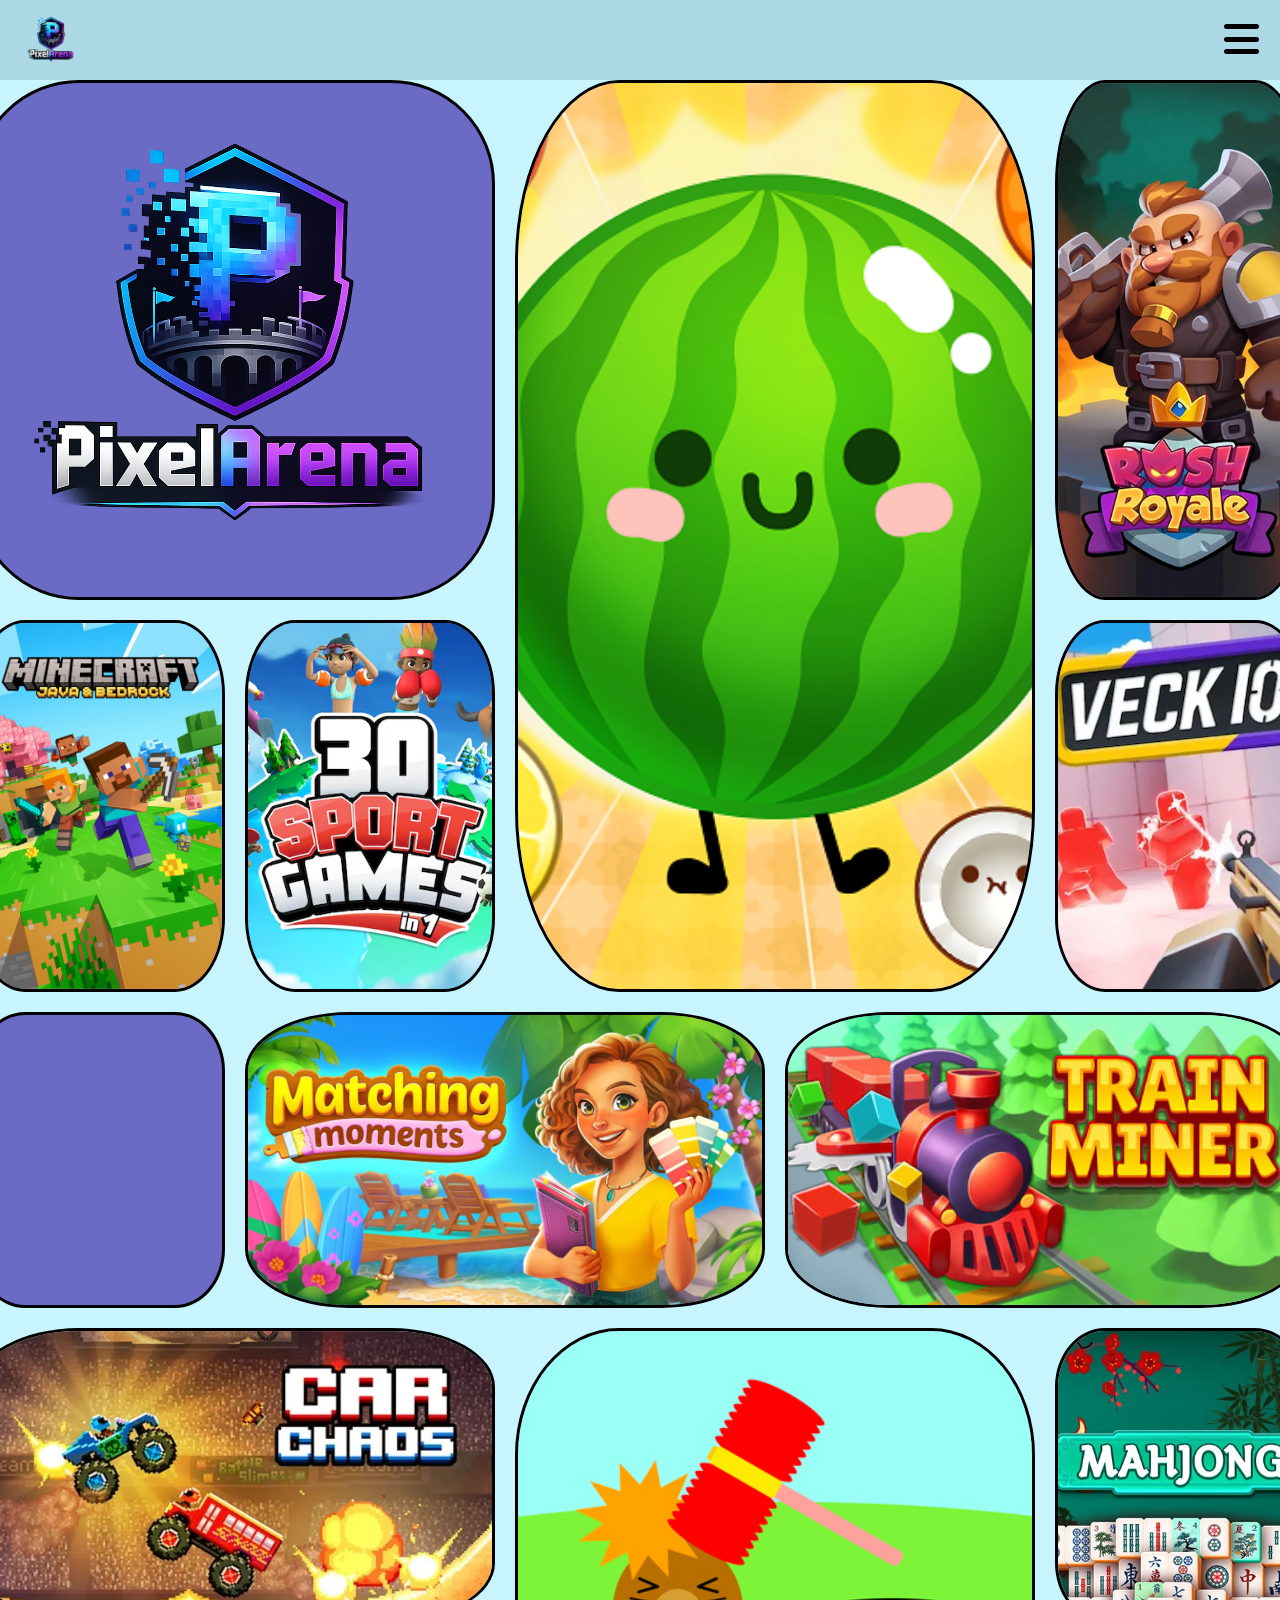
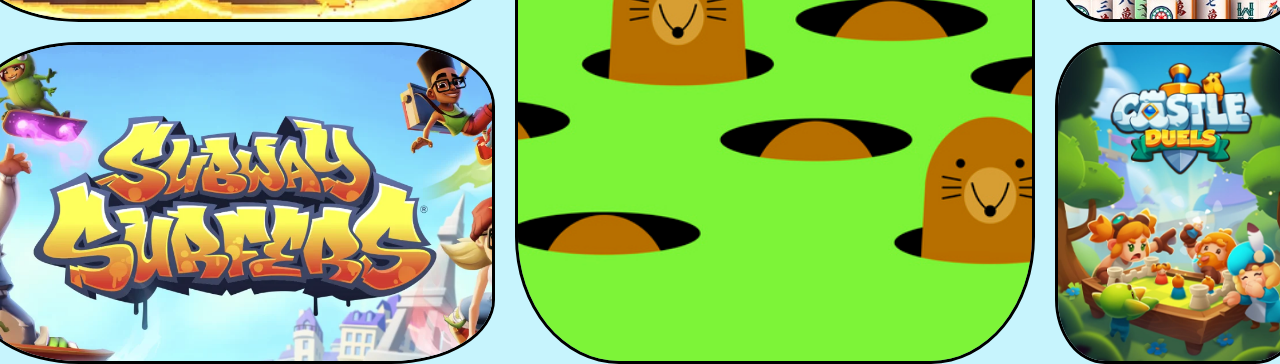
==== index.html @ cf6d48a5 "Nytt spill" ====
<!DOCTYPE html>
<html lang="en">

<head>
    <meta charset="UTF-8">
    <meta name="viewport" content="width=device-width, initial-scale=1.0">
    <title>Document</title>
    <link rel="stylesheet" href="style.css">
    <link rel="stylesheet" href="https://cdnjs.cloudflare.com/ajax/libs/font-awesome/6.5.0/css/all.min.css">

</head>

<body>
    <header>
        <div class="logo">
            <img src="bilder/PixelLogo.png" alt="">
        </div>
        <nav>
            <i class="fa-solid fa-bars" id="burger"></i>
            <div class="">
                <i class="fa-solid fa-xmark" id="kryss"></i>
            </div>
            <div class="navbar" id="navbar">
                <div><a href="/index.html"><i class="fa-solid fa-house"></i></a></i></div>
                <div onclick="restart()"><i class="fa-solid fa-rotate-right"></i></div>
                <div><i class="fa-solid fa-music"></i></div>
                <div><i class="fa-solid fa-moon"></i></div>
            </div>
        </nav>
    </header>
    <main>
        <section>
            <div class="grid">
                <div class="lang"><img src="bilder/PixelLogo.png" alt="">
                </div>
                <div class="stor"><a href="watermelon_drop/index.html"><img src="bilder/spill13.png" alt=""></a></div>
                <div><a href="https://rushroyale.my.games/en"><img src="bilder/spill12.webp" alt=""></a></div>
                <div><a href="https://www.minecraft.net/nb-no"><img src="bilder/spill3.jpeg" alt=""></a></div>
                <div><a
                        href="https://www.nintendo.com/us/store/products/30-sport-games-in-1-switch/?srsltid=AfmBOoolwqKSt-r2BGlkehozqiCw3vXStD-DQSPH5lMdbQgsIDqlfOhj"><img
                            src="bilder/spill4.avif" alt=""></a></div>
                <div><a href="https://veck.io/"><img src="bilder/spill8.webp" alt=""></a></div>
                <div></div>
                <div class="lang"><a href="https://www.pogo.com/games/matching-moments"><img src="bilder/spill1.avif" alt=""></a></div>
                <div class="lang"><img src="bilder/spill2.jpg" alt=""></div>
                <div class="lang"><img src="bilder/spill5.webp" alt=""></div>
                <div class="stor"><a href="whack-a-mole/index.html"><img src="bilder/whack.jpg" alt=""></a></div>
                <div><img src="bilder/spill6.webp" alt=""></div>
                <div class="lang"><img src="bilder/spill7.webp" alt=""></div>
                <div><img src="bilder/spill10.webp" alt=""></div>

            </div>

        </section>
    </main>
    <footer></footer>
</body>
<script src="script.js"></script>

</html>
---- style.css ----
html {}

body {
    margin: 0;
    background-color: rgb(199, 244, 253);
    font-family: 'Diphylleia';
}

* {
    margin: 0;
    box-sizing: border-box;
}

img {
    display: block;
    max-width: 100%;
    border-radius: 10%;
}

header {
    background-color: lightblue;
    height: 80px;
    padding: 21px;
    display: flex;
    justify-content: space-between;
    align-items: center;
}

nav {
    font-size: 40px;
}

#navbar {
    display: none;
    position: absolute;
    right: 0;
    top: 80px;
    background-color: lightblue;
    padding: 10px;
    flex-direction: column;
    gap: 15px;
    z-index: 10;
}

#navbar.open {
    display: flex;
    flex-direction: column;
}

#kryss {
    display: none;
    cursor: pointer;
}

#burger {
    cursor: pointer;
}

.logo {
    display: flex;
    align-items: center;
    width: 100px;
}

.logo img {
    width: 60px;
}

.grid {
    display: grid;
    grid-template-columns: repeat(5, 250px);
    grid-template-rows: auto;
    justify-items: center;
    justify-content: center;
    gap: 20px;

}

.grid div {
    border: solid 3px black;
    background-color: rgb(107, 107, 198);
    border-radius: 20%;
    height: 100%;
    width: 100%;
    flex-wrap: wrap;
    align-items: center;
    overflow: hidden;
    
}

.grid>div:hover {
    box-shadow: 0 0 20px rgb(0, 0, 0);
    /* Øker lysstyrken med 30% */
    border-radius: 10%;
    transform: scale(1.05);
    /* Valgfritt: forstørrer bildet litt */
}

.grid img {
    width: 100%;
    height: 100%;
    object-fit: cover;
    border-radius: 0;
}

.stor {
    grid-column: span 2;
    grid-row: span 2;
}

.hoy {
    grid-row: span 2;
}

.lang {
    grid-column: span 2;
}
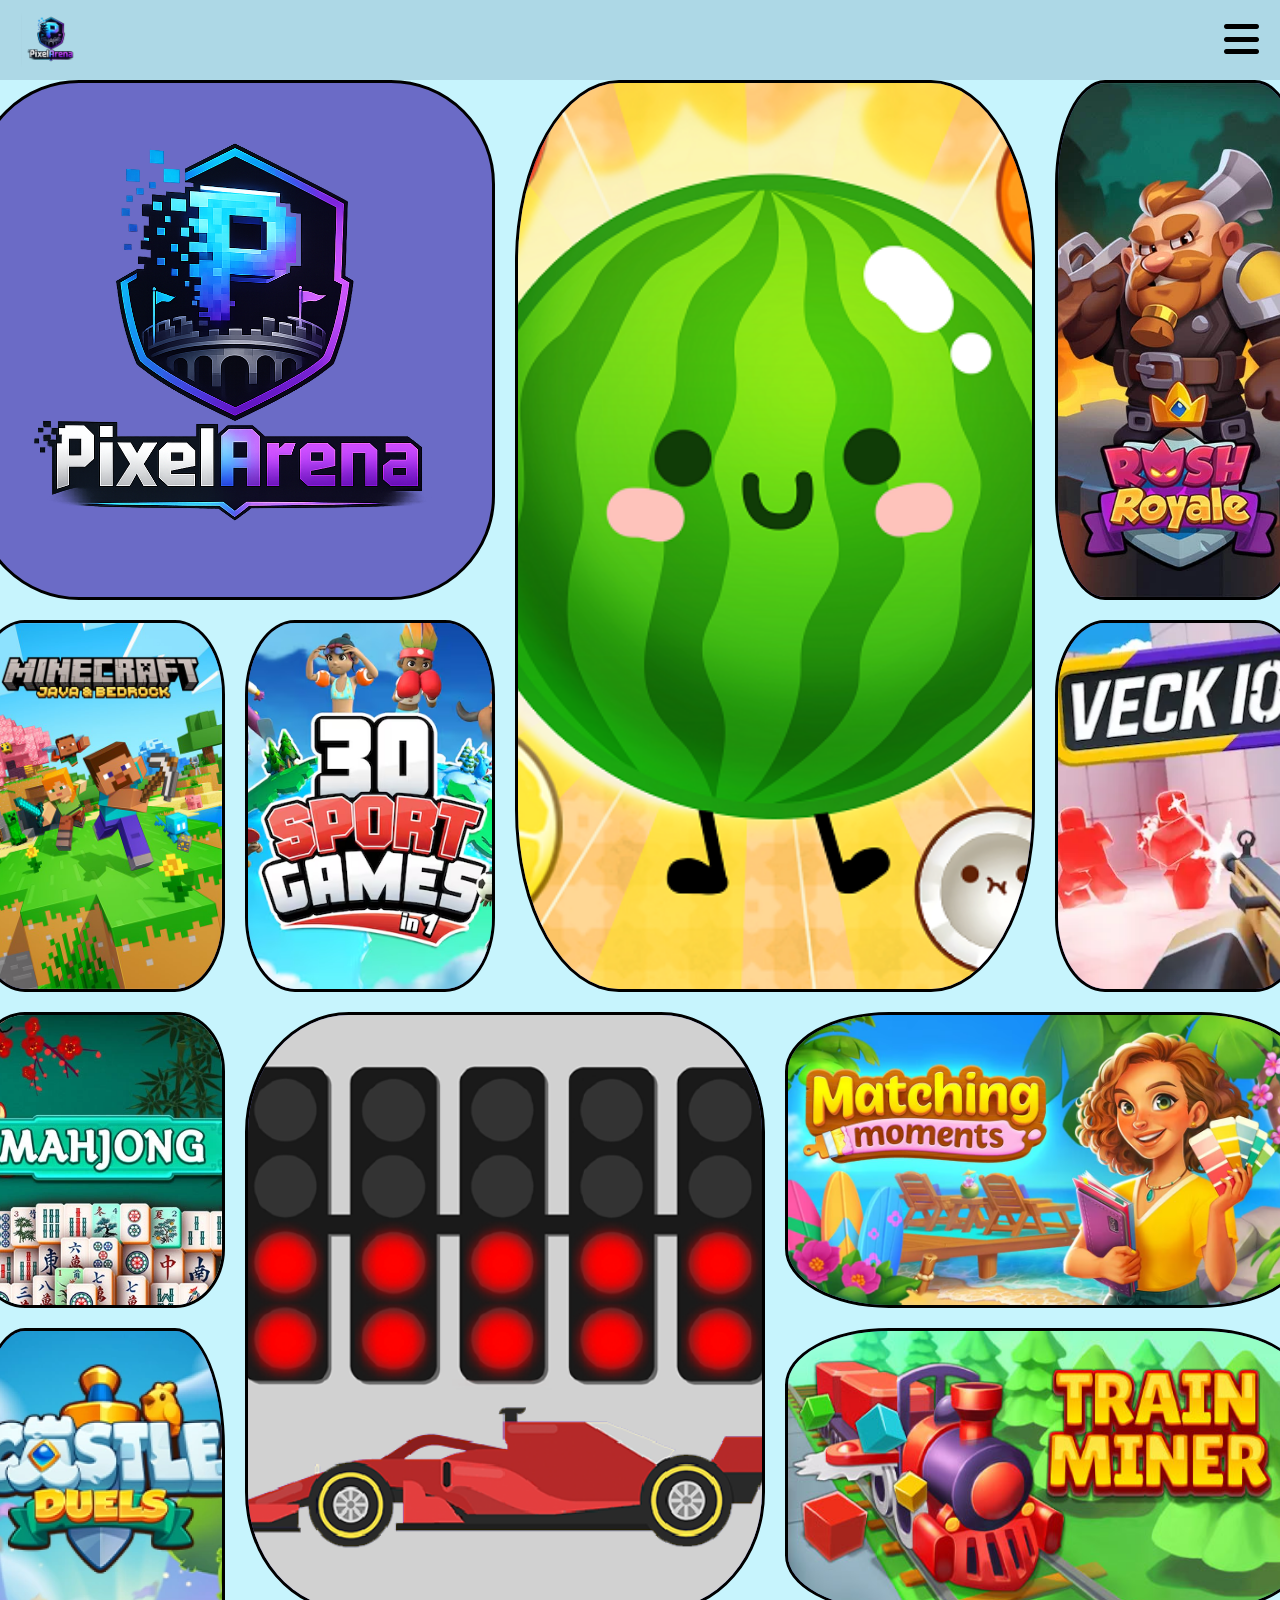
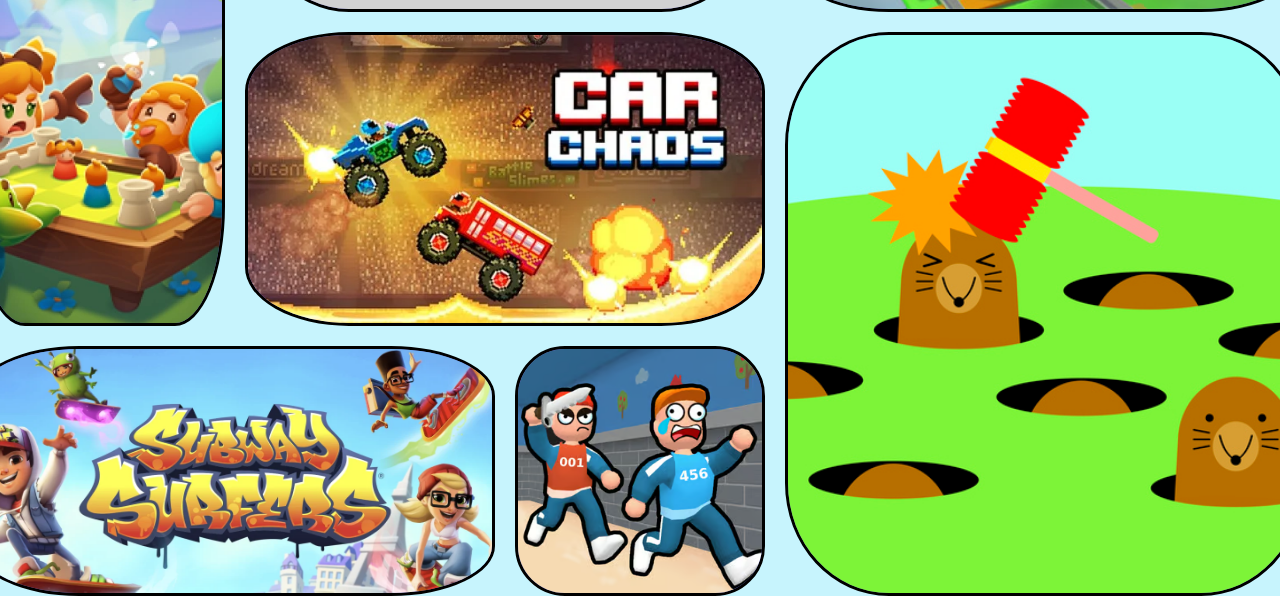
==== commit 0da48f50: "startet med styling" ====
--- a/index.html
+++ b/index.html
@@ -40,15 +40,15 @@
                         href="https://www.nintendo.com/us/store/products/30-sport-games-in-1-switch/?srsltid=AfmBOoolwqKSt-r2BGlkehozqiCw3vXStD-DQSPH5lMdbQgsIDqlfOhj"><img
                             src="bilder/spill4.avif" alt=""></a></div>
                 <div><a href="https://veck.io/"><img src="bilder/spill8.webp" alt=""></a></div>
-                <div></div>
+                <div><img src="bilder/spill6.webp" alt=""></div>
+                <div class="stor"><a href="Reaksjons tid/index.html"><img src="bilder/reaksjonsTid.png" alt=""></a></div>
                 <div class="lang"><a href="https://www.pogo.com/games/matching-moments"><img src="bilder/spill1.avif" alt=""></a></div>
-                <div class="lang"><img src="bilder/spill2.jpg" alt=""></div>
-                <div class="lang"><img src="bilder/spill5.webp" alt=""></div>
+                <div class="hoy"><a href="https://castleduels.my.games/en/"><img src="bilder/spill10.webp" alt=""></a></div>
+                <div class="lang"><a href="https://gamesnacks.com/games/7r2vmm5fqv830"><img src="bilder/spill2.jpg" alt=""></a></div>
+                <div class="lang"><a href="https://geometry-games.io/car-chaos"><img src="bilder/spill5.webp" alt=""></a></div>
                 <div class="stor"><a href="whack-a-mole/index.html"><img src="bilder/whack.jpg" alt=""></a></div>
-                <div><img src="bilder/spill6.webp" alt=""></div>
-                <div class="lang"><img src="bilder/spill7.webp" alt=""></div>
-                <div><img src="bilder/spill10.webp" alt=""></div>
-
+                <div class="lang"><a href="https://poki.com/en/g/subway-surfers"><img src="bilder/spill7.webp" alt=""></a></div>
+                <div><a href="https://poki.com/en/g/disaster-arena"><img src="bilder/spill14.avif" alt=""></a></div>
             </div>
 
         </section>
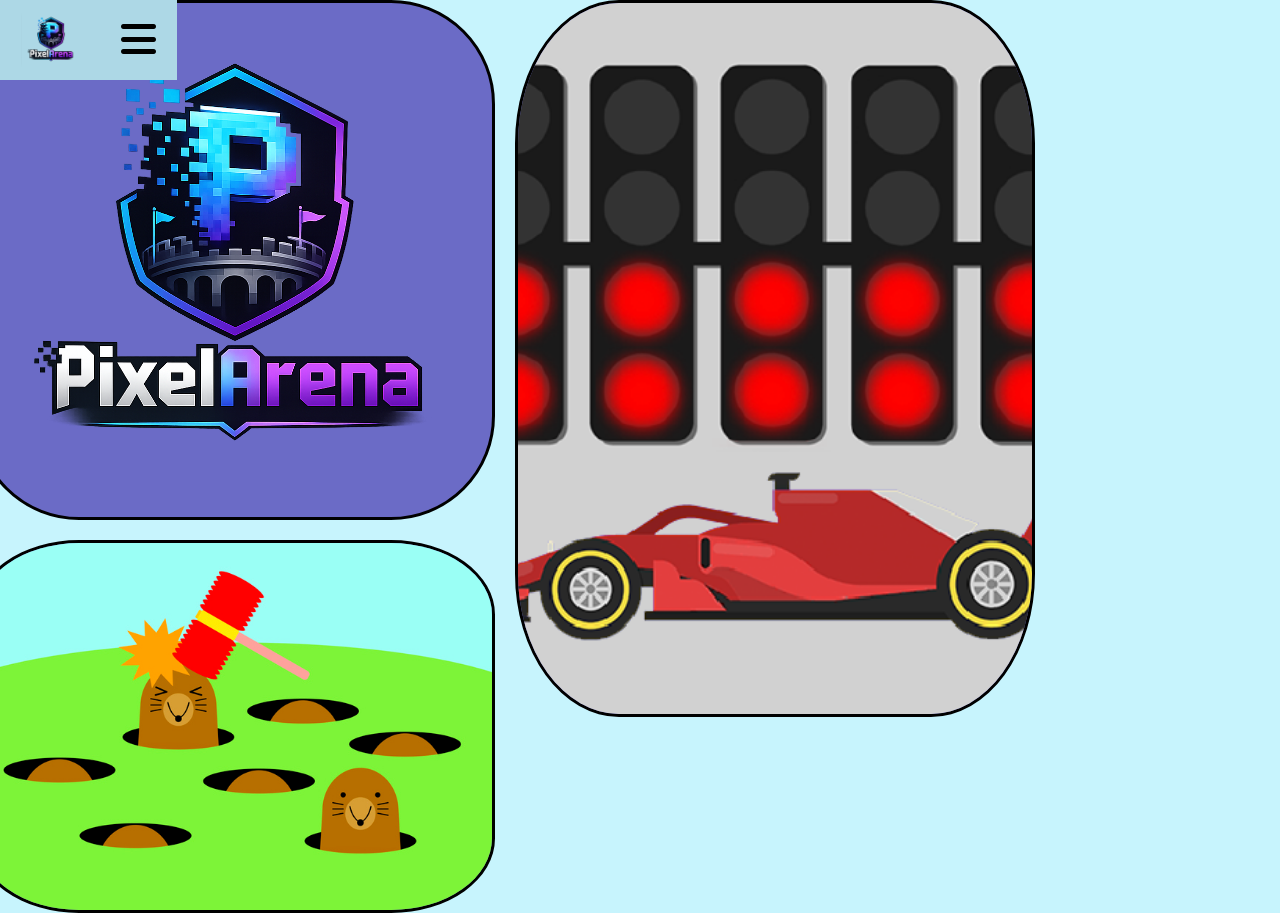
==== commit e4776f48: "ish start ny plan: ny forside + mer på spillene" ====
--- a/index.html
+++ b/index.html
@@ -22,9 +22,7 @@
             </div>
             <div class="navbar" id="navbar">
                 <div><a href="/index.html"><i class="fa-solid fa-house"></i></a></i></div>
-                <div onclick="restart()"><i class="fa-solid fa-rotate-right"></i></div>
-                <div><i class="fa-solid fa-music"></i></div>
-                <div><i class="fa-solid fa-moon"></i></div>
+                
             </div>
         </nav>
     </header>
@@ -32,23 +30,11 @@
         <section>
             <div class="grid">
                 <div class="lang"><img src="bilder/PixelLogo.png" alt="">
-                </div>
-                <div class="stor"><a href="watermelon_drop/index.html"><img src="bilder/spill13.png" alt=""></a></div>
-                <div><a href="https://rushroyale.my.games/en"><img src="bilder/spill12.webp" alt=""></a></div>
-                <div><a href="https://www.minecraft.net/nb-no"><img src="bilder/spill3.jpeg" alt=""></a></div>
-                <div><a
-                        href="https://www.nintendo.com/us/store/products/30-sport-games-in-1-switch/?srsltid=AfmBOoolwqKSt-r2BGlkehozqiCw3vXStD-DQSPH5lMdbQgsIDqlfOhj"><img
-                            src="bilder/spill4.avif" alt=""></a></div>
-                <div><a href="https://veck.io/"><img src="bilder/spill8.webp" alt=""></a></div>
-                <div><img src="bilder/spill6.webp" alt=""></div>
+                </div>                
                 <div class="stor"><a href="Reaksjons tid/index.html"><img src="bilder/reaksjonsTid.png" alt=""></a></div>
-                <div class="lang"><a href="https://www.pogo.com/games/matching-moments"><img src="bilder/spill1.avif" alt=""></a></div>
-                <div class="hoy"><a href="https://castleduels.my.games/en/"><img src="bilder/spill10.webp" alt=""></a></div>
-                <div class="lang"><a href="https://gamesnacks.com/games/7r2vmm5fqv830"><img src="bilder/spill2.jpg" alt=""></a></div>
-                <div class="lang"><a href="https://geometry-games.io/car-chaos"><img src="bilder/spill5.webp" alt=""></a></div>
+                
                 <div class="stor"><a href="whack-a-mole/index.html"><img src="bilder/whack.jpg" alt=""></a></div>
-                <div class="lang"><a href="https://poki.com/en/g/subway-surfers"><img src="bilder/spill7.webp" alt=""></a></div>
-                <div><a href="https://poki.com/en/g/disaster-arena"><img src="bilder/spill14.avif" alt=""></a></div>
+    
             </div>
 
         </section>
--- a/style.css
+++ b/style.css
@@ -24,6 +24,7 @@
     display: flex;
     justify-content: space-between;
     align-items: center;
+    position: fixed;
 }
 
 nav {
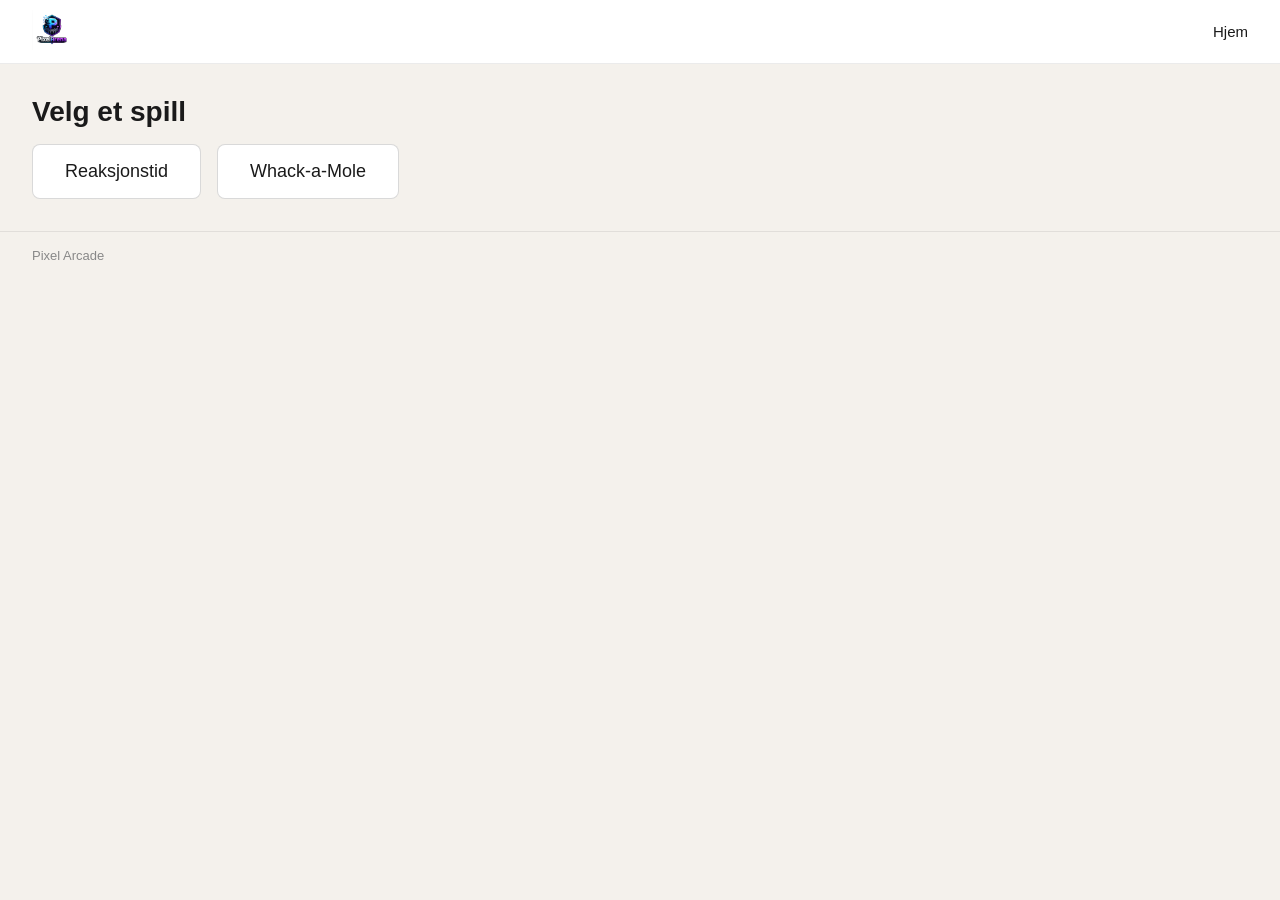
==== commit 61fa5f2f: "startet med ny vibe" ====
--- a/index.html
+++ b/index.html
@@ -4,43 +4,32 @@
 <head>
     <meta charset="UTF-8">
     <meta name="viewport" content="width=device-width, initial-scale=1.0">
-    <title>Document</title>
+    <title>Pixel Arcade</title>
     <link rel="stylesheet" href="style.css">
-    <link rel="stylesheet" href="https://cdnjs.cloudflare.com/ajax/libs/font-awesome/6.5.0/css/all.min.css">
-
 </head>
 
 <body>
     <header>
         <div class="logo">
-            <img src="bilder/PixelLogo.png" alt="">
+            <img src="bilder/PixelLogo.png" alt="Pixel Arcade logo">
         </div>
         <nav>
-            <i class="fa-solid fa-bars" id="burger"></i>
-            <div class="">
-                <i class="fa-solid fa-xmark" id="kryss"></i>
-            </div>
-            <div class="navbar" id="navbar">
-                <div><a href="/index.html"><i class="fa-solid fa-house"></i></a></i></div>
-                
-            </div>
+            <a href="/index.html">Hjem</a>
         </nav>
     </header>
+
     <main>
-        <section>
-            <div class="grid">
-                <div class="lang"><img src="bilder/PixelLogo.png" alt="">
-                </div>                
-                <div class="stor"><a href="Reaksjons tid/index.html"><img src="bilder/reaksjonsTid.png" alt=""></a></div>
-                
-                <div class="stor"><a href="whack-a-mole/index.html"><img src="bilder/whack.jpg" alt=""></a></div>
-    
-            </div>
+        <h1>Velg et spill</h1>
+        <div class="spill-liste">
+            <a href="Reaksjons tid/index.html">Reaksjonstid</a>
+            <a href="whack-a-mole/index.html">Whack-a-Mole</a>
+        </div>
+    </main>
 
-        </section>
-    </main>
-    <footer></footer>
+    <footer>
+        <p>Pixel Arcade</p>
+    </footer>
+
 </body>
-<script src="script.js"></script>
 
 </html>
--- a/style.css
+++ b/style.css
@@ -1,118 +1,61 @@
-html {}
-
-body {
-    margin: 0;
-    background-color: rgb(199, 244, 253);
-    font-family: 'Diphylleia';
-}
-
 * {
     margin: 0;
     box-sizing: border-box;
 }
 
-img {
-    display: block;
-    max-width: 100%;
-    border-radius: 10%;
+body {
+    background-color: #f4f1ec;
+    font-family: sans-serif;
+    color: #1a1a1a;
 }
 
 header {
-    background-color: lightblue;
-    height: 80px;
-    padding: 21px;
+    background-color: #ffffff;
+    height: 64px;
+    padding: 0 2rem;
     display: flex;
     justify-content: space-between;
     align-items: center;
-    position: fixed;
-}
-
-nav {
-    font-size: 40px;
-}
-
-#navbar {
-    display: none;
-    position: absolute;
-    right: 0;
-    top: 80px;
-    background-color: lightblue;
-    padding: 10px;
-    flex-direction: column;
-    gap: 15px;
-    z-index: 10;
-}
-
-#navbar.open {
-    display: flex;
-    flex-direction: column;
-}
-
-#kryss {
-    display: none;
-    cursor: pointer;
-}
-
-#burger {
-    cursor: pointer;
-}
-
-.logo {
-    display: flex;
-    align-items: center;
-    width: 100px;
+    border-bottom: 1px solid rgba(0,0,0,0.08);
 }
 
 .logo img {
-    width: 60px;
+    width: 40px;
 }
 
-.grid {
-    display: grid;
-    grid-template-columns: repeat(5, 250px);
-    grid-template-rows: auto;
-    justify-items: center;
-    justify-content: center;
-    gap: 20px;
-
+nav a {
+    text-decoration: none;
+    color: #1a1a1a;
+    font-size: 15px;
 }
 
-.grid div {
-    border: solid 3px black;
-    background-color: rgb(107, 107, 198);
-    border-radius: 20%;
-    height: 100%;
-    width: 100%;
-    flex-wrap: wrap;
-    align-items: center;
-    overflow: hidden;
-    
+main {
+    padding: 2rem;
 }
 
-.grid>div:hover {
-    box-shadow: 0 0 20px rgb(0, 0, 0);
-    /* Øker lysstyrken med 30% */
-    border-radius: 10%;
-    transform: scale(1.05);
-    /* Valgfritt: forstørrer bildet litt */
+h1 {
+    font-size: 28px;
+    margin-bottom: 1rem;
 }
 
-.grid img {
-    width: 100%;
-    height: 100%;
-    object-fit: cover;
-    border-radius: 0;
+.spill-liste {
+    display: flex;
+    gap: 1rem;
 }
 
-.stor {
-    grid-column: span 2;
-    grid-row: span 2;
+.spill-liste a {
+    text-decoration: none;
+    color: #1a1a1a;
+    font-size: 18px;
+    border: 1px solid rgba(0,0,0,0.15);
+    padding: 1rem 2rem;
+    border-radius: 8px;
+    background: #fff;
 }
 
-.hoy {
-    grid-row: span 2;
-}
-
-.lang {
-    grid-column: span 2;
+footer {
+    padding: 1rem 2rem;
+    font-size: 13px;
+    color: #888;
+    border-top: 1px solid rgba(0,0,0,0.08);
 }
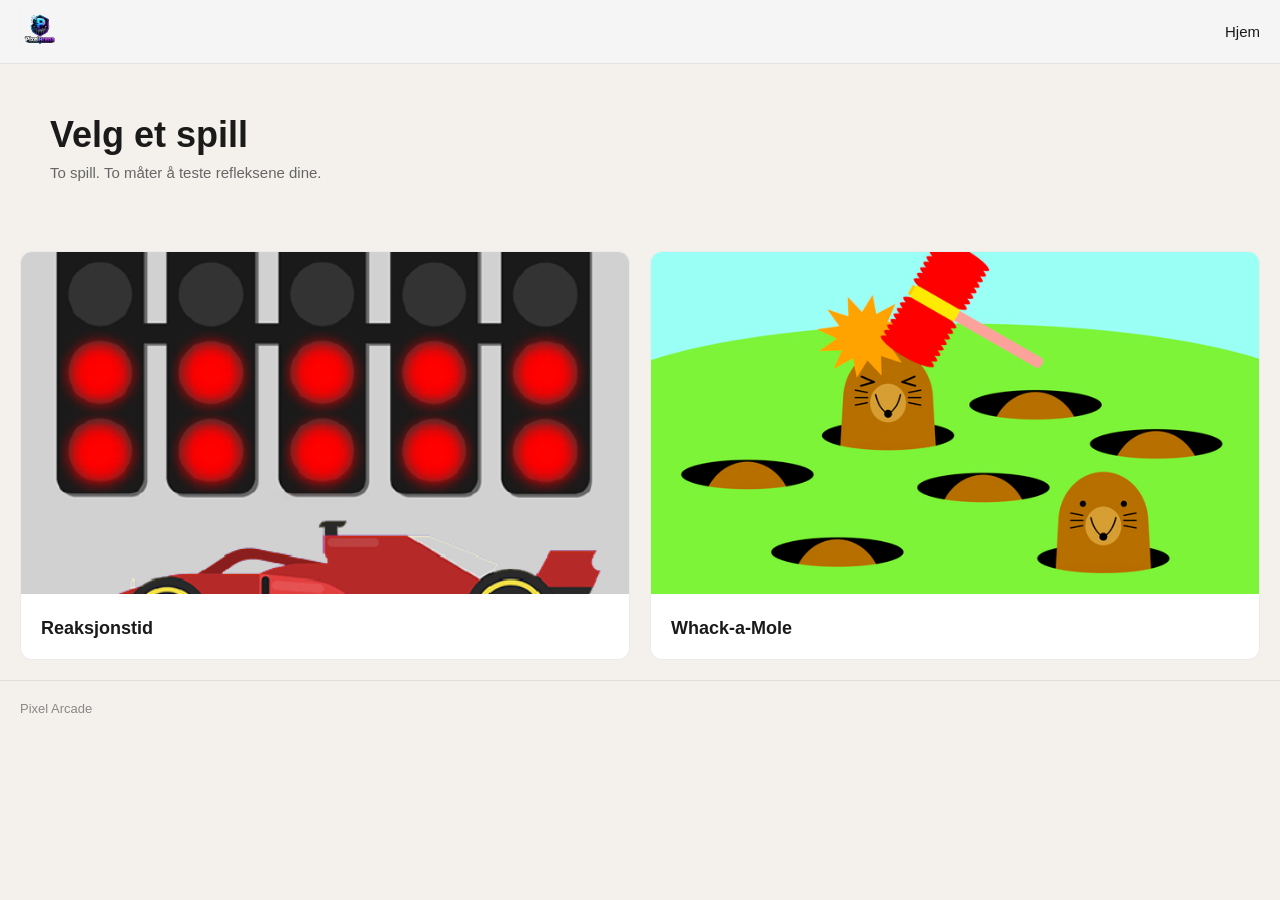
==== commit 3b86e98f: "litt pirk her og der" ====
--- a/index.html
+++ b/index.html
@@ -4,14 +4,14 @@
 <head>
     <meta charset="UTF-8">
     <meta name="viewport" content="width=device-width, initial-scale=1.0">
-    <title>Pixel Arcade</title>
+    <title>Pixel Arena</title>
     <link rel="stylesheet" href="style.css">
 </head>
 
 <body>
     <header>
         <div class="logo">
-            <img src="bilder/PixelLogo.png" alt="Pixel Arcade logo">
+            <img src="bilder/PixelLogo.png" alt="Pixel Arena logo">
         </div>
         <nav>
             <a href="/index.html">Hjem</a>
@@ -19,11 +19,21 @@
     </header>
 
     <main>
-        <h1>Velg et spill</h1>
-        <div class="spill-liste">
-            <a href="Reaksjons tid/index.html">Reaksjonstid</a>
-            <a href="whack-a-mole/index.html">Whack-a-Mole</a>
-        </div>
+        <section class="hero">
+            <h1>Velg et spill</h1>
+            <p>To spill. To måter å teste refleksene dine.</p>
+        </section>
+
+        <section class="spill-grid">
+            <a href="Reaksjons tid/index.html" class="kort">
+                <img src="bilder/reaksjonsTid.png" alt="Reaksjonstid spill">
+                <h2>Reaksjonstid</h2>
+            </a>
+            <a href="whack-a-mole/index.html" class="kort">
+                <img src="bilder/whack.jpg" alt="Whack-a-Mole spill">
+                <h2>Whack-a-Mole</h2>
+            </a>
+        </section>
     </main>
 
     <footer>
--- a/style.css
+++ b/style.css
@@ -4,19 +4,23 @@
 }
 
 body {
-    background-color: #f4f1ec;
+    background-color: rgb(244, 241, 236);
     font-family: sans-serif;
-    color: #1a1a1a;
+    color: rgb(26, 26, 26);
 }
 
 header {
-    background-color: #ffffff;
+    background-color: whitesmoke;
     height: 64px;
-    padding: 0 2rem;
+    padding: 20px;
     display: flex;
     justify-content: space-between;
     align-items: center;
-    border-bottom: 1px solid rgba(0,0,0,0.08);
+    border-bottom: 1px solid rgba(0, 0, 0, 0.08);
+    position: fixed;
+    top: 0;
+    width: 100%;
+    z-index: 100;
 }
 
 .logo img {
@@ -25,36 +29,57 @@
 
 nav a {
     text-decoration: none;
-    color: #1a1a1a;
+    color: rgb(26, 26, 26);
     font-size: 15px;
 }
 
 main {
-    padding: 2rem;
+    padding-top: 64px;
 }
 
-h1 {
-    font-size: 28px;
-    margin-bottom: 1rem;
+.hero {
+    padding: 50px;
 }
 
-.spill-liste {
-    display: flex;
-    gap: 1rem;
+.hero h1 {
+    font-size: 36px;
+    margin-bottom: 8px;
 }
 
-.spill-liste a {
+.hero p {
+    font-size: 15px;
+    color: rgb(102, 102, 102);
+}
+
+.spill-grid {
+    display: grid;
+    grid-template-columns: 1fr 1fr;
+    gap: 20px;
+    padding: 20px;
+}
+
+.kort {
     text-decoration: none;
-    color: #1a1a1a;
+    color: rgb(26, 26, 26);
+    background: rgb(255, 255, 255);
+    border-radius: 12px;
+    overflow: hidden;
+    border: 1px solid rgba(0,0,0,0.08);
+}
+
+.kort img {
+    width: 100%;
+    aspect-ratio: 16/9;
+    object-fit: cover;
+}
+
+.kort h2 {
+    padding: 20px;
     font-size: 18px;
-    border: 1px solid rgba(0,0,0,0.15);
-    padding: 1rem 2rem;
-    border-radius: 8px;
-    background: #fff;
 }
 
 footer {
-    padding: 1rem 2rem;
+    padding: 20px;
     font-size: 13px;
     color: #888;
     border-top: 1px solid rgba(0,0,0,0.08);
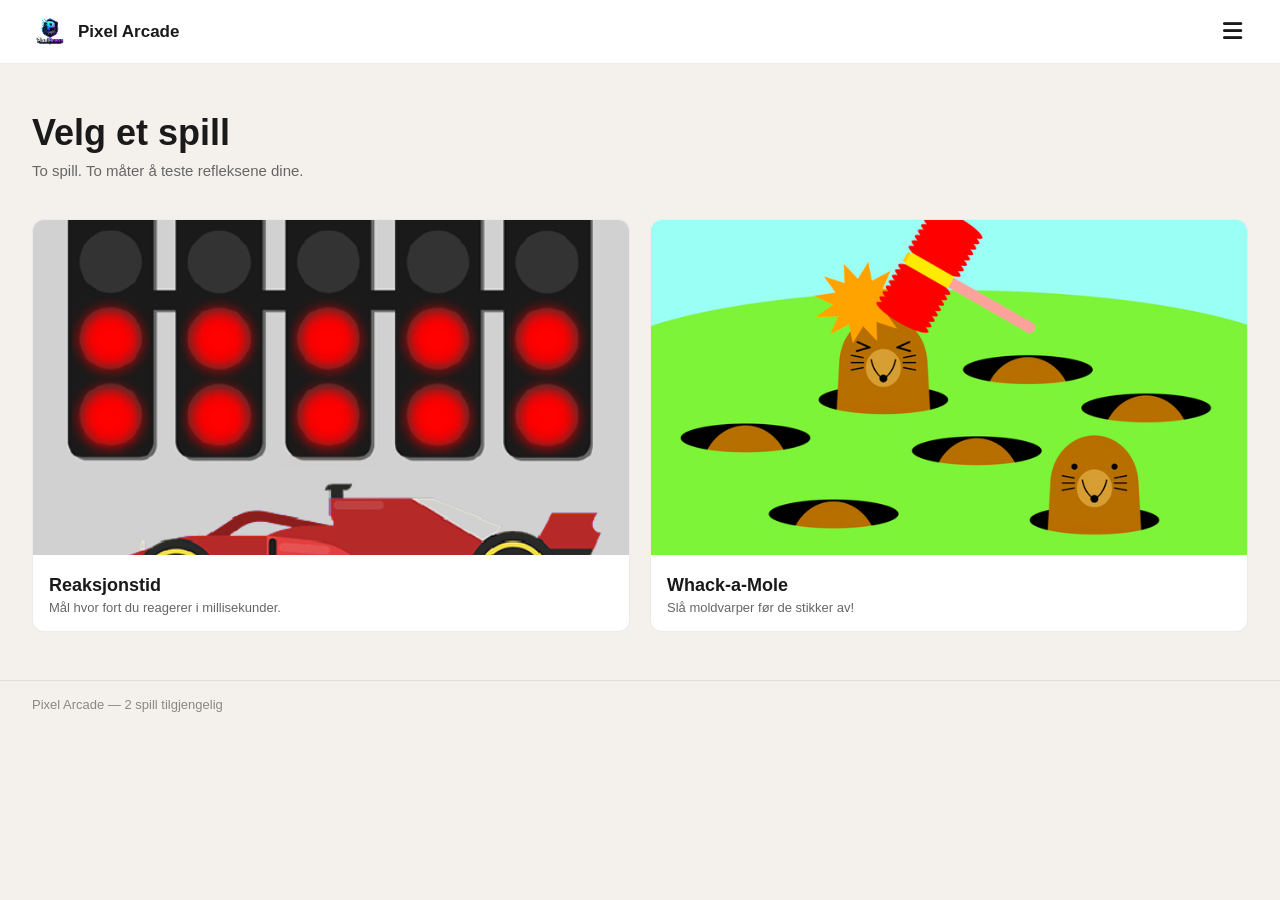
==== commit 72be7e97: "la til mer" ====
--- a/index.html
+++ b/index.html
@@ -4,17 +4,30 @@
 <head>
     <meta charset="UTF-8">
     <meta name="viewport" content="width=device-width, initial-scale=1.0">
-    <title>Pixel Arena</title>
+    <title>Pixel Arcade</title>
     <link rel="stylesheet" href="style.css">
+    <link rel="stylesheet" href="https://cdnjs.cloudflare.com/ajax/libs/font-awesome/6.5.0/css/all.min.css">
 </head>
 
 <body>
     <header>
         <div class="logo">
-            <img src="bilder/PixelLogo.png" alt="Pixel Arena logo">
+            <img src="bilder/PixelLogo.png" alt="Pixel Arcade logo">
+            <span class="logo-navn">Pixel Arcade</span>
         </div>
         <nav>
-            <a href="/index.html">Hjem</a>
+            <button class="nav-btn" id="burger" aria-label="Åpne meny">
+                <i class="fa-solid fa-bars"></i>
+            </button>
+            <button class="nav-btn" id="kryss" aria-label="Lukk meny">
+                <i class="fa-solid fa-xmark"></i>
+            </button>
+            <div class="navbar" id="navbar">
+                <a href="/index.html" class="nav-lenke">
+                    <i class="fa-solid fa-house"></i>
+                    Hjem
+                </a>
+            </div>
         </nav>
     </header>
 
@@ -28,18 +41,21 @@
             <a href="Reaksjons tid/index.html" class="kort">
                 <img src="bilder/reaksjonsTid.png" alt="Reaksjonstid spill">
                 <h2>Reaksjonstid</h2>
+                <p>Mål hvor fort du reagerer i millisekunder.</p>
             </a>
             <a href="whack-a-mole/index.html" class="kort">
                 <img src="bilder/whack.jpg" alt="Whack-a-Mole spill">
                 <h2>Whack-a-Mole</h2>
+                <p>Slå moldvarper før de stikker av!</p>
             </a>
         </section>
     </main>
 
     <footer>
-        <p>Pixel Arcade</p>
+        <p>Pixel Arcade &mdash; 2 spill tilgjengelig</p>
     </footer>
 
+    <script src="script.js"></script>
 </body>
 
 </html>
--- a/style.css
+++ b/style.css
@@ -4,33 +4,106 @@
 }
 
 body {
-    background-color: rgb(244, 241, 236);
+    background-color: #f4f1ec;
     font-family: sans-serif;
-    color: rgb(26, 26, 26);
+    color: #1a1a1a;
 }
 
 header {
-    background-color: whitesmoke;
+    background-color: #ffffff;
     height: 64px;
-    padding: 20px;
+    padding: 0 2rem;
     display: flex;
     justify-content: space-between;
     align-items: center;
-    border-bottom: 1px solid rgba(0, 0, 0, 0.08);
+    border-bottom: 1px solid rgba(0,0,0,0.08);
     position: fixed;
     top: 0;
     width: 100%;
     z-index: 100;
 }
 
-.logo img {
-    width: 40px;
+.logo {
+    display: flex;
+    align-items: center;
+    gap: 10px;
 }
 
-nav a {
+.logo img {
+    width: 36px;
+    border-radius: 8px;
+}
+
+.logo-navn {
+    font-size: 17px;
+    font-weight: 600;
+}
+
+nav {
+    position: relative;
+    display: flex;
+    align-items: center;
+}
+
+.nav-btn {
+    background: none;
+    border: none;
+    font-size: 22px;
+    cursor: pointer;
+    color: #1a1a1a;
+    padding: 6px;
+    border-radius: 8px;
+}
+
+.nav-btn:hover {
+    background: #f4f1ec;
+}
+
+#kryss {
+    display: none;
+}
+
+#kryss.synlig {
+    display: flex;
+}
+
+#burger.skjult {
+    display: none;
+}
+
+.navbar {
+    display: none;
+    position: absolute;
+    right: 0;
+    top: calc(100% + 12px);
+    background: #fff;
+    border: 1px solid rgba(0,0,0,0.1);
+    border-radius: 12px;
+    padding: 8px;
+    min-width: 160px;
+    flex-direction: column;
+    gap: 2px;
+    z-index: 200;
+}
+
+.navbar.open {
+    display: flex;
+}
+
+.nav-lenke {
+    display: flex;
+    align-items: center;
+    gap: 10px;
+    padding: 10px 14px;
+    font-size: 14px;
+    font-weight: 500;
+    color: #1a1a1a;
     text-decoration: none;
-    color: rgb(26, 26, 26);
-    font-size: 15px;
+    border-radius: 8px;
+}
+
+.nav-lenke:hover {
+    background: #f4f1ec;
 }
 
 main {
@@ -38,30 +111,30 @@
 }
 
 .hero {
-    padding: 50px;
+    padding: 3rem 2rem 1.5rem;
 }
 
 .hero h1 {
     font-size: 36px;
-    margin-bottom: 8px;
+    margin-bottom: 0.5rem;
 }
 
 .hero p {
     font-size: 15px;
-    color: rgb(102, 102, 102);
+    color: #666;
 }
 
 .spill-grid {
     display: grid;
     grid-template-columns: 1fr 1fr;
-    gap: 20px;
-    padding: 20px;
+    gap: 1.25rem;
+    padding: 1rem 2rem 3rem;
 }
 
 .kort {
     text-decoration: none;
-    color: rgb(26, 26, 26);
-    background: rgb(255, 255, 255);
+    color: #1a1a1a;
+    background: #fff;
     border-radius: 12px;
     overflow: hidden;
     border: 1px solid rgba(0,0,0,0.08);
@@ -74,12 +147,18 @@
 }
 
 .kort h2 {
-    padding: 20px;
+    padding: 1rem 1rem 0.25rem;
     font-size: 18px;
 }
 
+.kort p {
+    padding: 0 1rem 1rem;
+    font-size: 13px;
+    color: #666;
+}
+
 footer {
-    padding: 20px;
+    padding: 1rem 2rem;
     font-size: 13px;
     color: #888;
     border-top: 1px solid rgba(0,0,0,0.08);
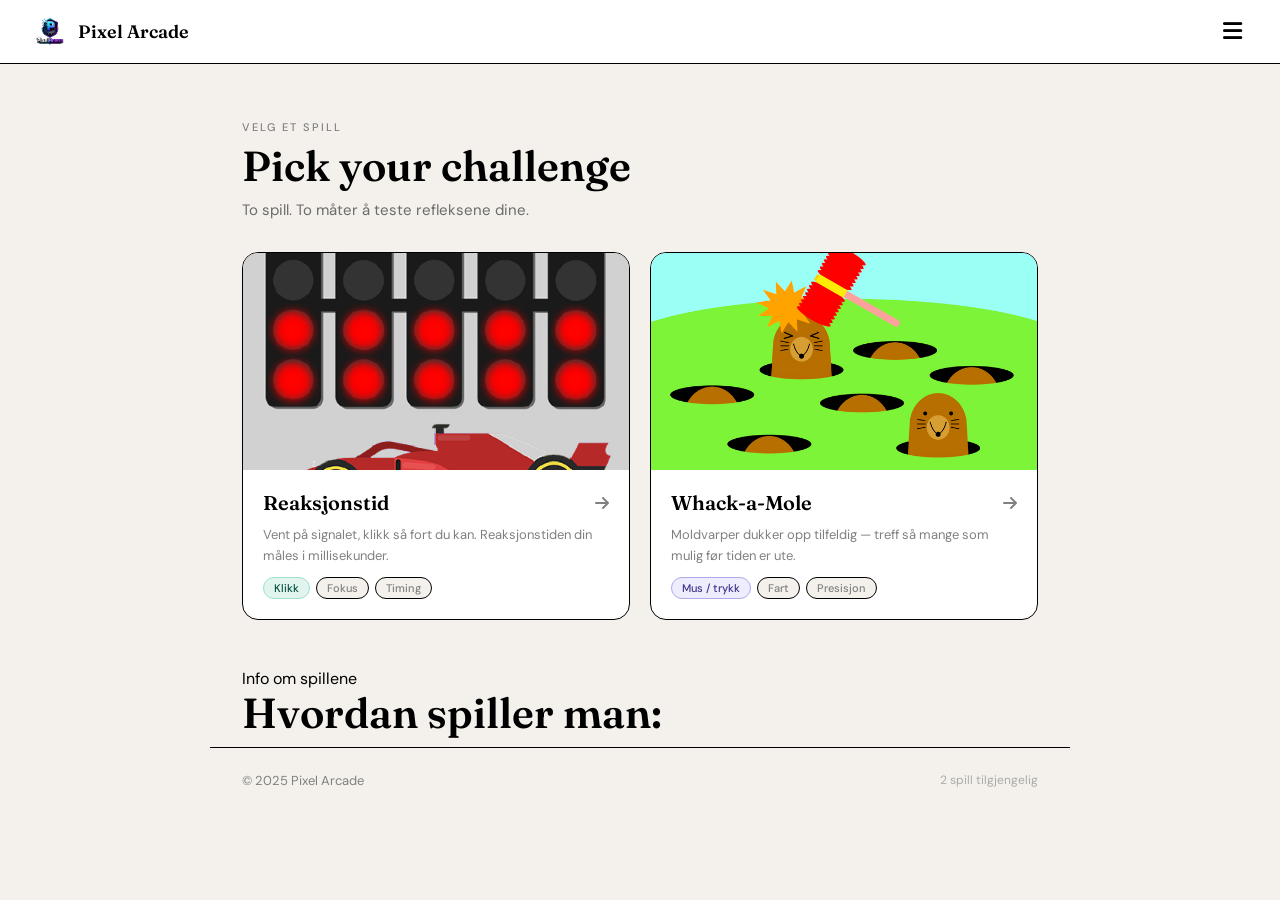
==== commit 89013ad7: "gjorde det enklere å lese" ====
--- a/index.html
+++ b/index.html
@@ -13,19 +13,23 @@
     <header>
         <div class="logo">
             <img src="bilder/PixelLogo.png" alt="Pixel Arcade logo">
-            <span class="logo-navn">Pixel Arcade</span>
+            <span class="logoNavn">Pixel Arcade</span>
         </div>
         <nav>
-            <button class="nav-btn" id="burger" aria-label="Åpne meny">
+            <button class="navKnapp" id="burger" >
                 <i class="fa-solid fa-bars"></i>
             </button>
-            <button class="nav-btn" id="kryss" aria-label="Lukk meny">
+            <button class="navKnapp" id="kryss" >
                 <i class="fa-solid fa-xmark"></i>
             </button>
             <div class="navbar" id="navbar">
-                <a href="/index.html" class="nav-lenke">
+                <a href="/index.html" class="navLenke">
                     <i class="fa-solid fa-house"></i>
                     Hjem
+                </a>
+                <a href="#s2" class="navLenke">
+                    <i class="fa-solid fa-circle-info"></i>
+                    Info
                 </a>
             </div>
         </nav>
@@ -33,26 +37,62 @@
 
     <main>
         <section class="hero">
-            <h1>Velg et spill</h1>
-            <p>To spill. To måter å teste refleksene dine.</p>
+            <p class="heroTopp">Velg et spill</p>
+            <h1 class="heroTittel">Pick your challenge</h1>
+            <p class="heroUnder">To spill. To måter å teste refleksene dine.</p>
         </section>
 
-        <section class="spill-grid">
+        <section id="s1">
+
             <a href="Reaksjons tid/index.html" class="kort">
-                <img src="bilder/reaksjonsTid.png" alt="Reaksjonstid spill">
-                <h2>Reaksjonstid</h2>
-                <p>Mål hvor fort du reagerer i millisekunder.</p>
+                <div class="kortBilde">
+                    <img src="bilder/reaksjonsTid.png" >
+                </div>
+                <div class="kortInnhold">
+                    <div class="kortTopp">
+                        <h2>Reaksjonstid</h2>
+                        <i class="fa-solid fa-arrow-right pil"></i>
+                    </div>
+                    <p class="beskrivelse">Vent på signalet, klikk så fort du kan. Reaksjonstiden din måles i
+                        millisekunder.</p>
+                    <div class="tagger">
+                        <span class="tag tagGronn">Klikk</span>
+                        <span class="tag">Fokus</span>
+                        <span class="tag">Timing</span>
+                    </div>
+                </div>
             </a>
+
             <a href="whack-a-mole/index.html" class="kort">
-                <img src="bilder/whack.jpg" alt="Whack-a-Mole spill">
-                <h2>Whack-a-Mole</h2>
-                <p>Slå moldvarper før de stikker av!</p>
+                <div class="kortBilde">
+                    <img src="bilder/whack.jpg">
+                </div>
+                <div class="kortInnhold">
+                    <div class="kortTopp">
+                        <h2>Whack-a-Mole</h2>
+                        <i class="fa-solid fa-arrow-right pil"></i>
+                    </div>
+                    <p class="beskrivelse">Moldvarper dukker opp tilfeldig — treff så mange som mulig før tiden er
+                        ute.</p>
+                    <div class="tagger">
+                        <span class="tag tagLilla">Mus / trykk</span>
+                        <span class="tag">Fart</span>
+                        <span class="tag">Presisjon</span>
+                    </div>
+                </div>
             </a>
+
+        </section>
+        <section id="s2">
+            <p class="heroLabel">Info om spillene</p>
+            <h1 class="heroTittel">Hvordan spiller man:</h1>
+            <p></p>
         </section>
     </main>
 
     <footer>
-        <p>Pixel Arcade &mdash; 2 spill tilgjengelig</p>
+        <p class="footerTekst">&copy; 2025 Pixel Arcade</p>
+        <p class="footerUnder">2 spill tilgjengelig</p>
     </footer>
 
     <script src="script.js"></script>
--- a/style.css
+++ b/style.css
@@ -1,22 +1,24 @@
+@import url('https://fonts.googleapis.com/css2?family=DM+Sans:wght@300;400;500&family=Fraunces:wght@600&display=swap');
+
 * {
     margin: 0;
     box-sizing: border-box;
 }
 
 body {
-    background-color: #f4f1ec;
-    font-family: sans-serif;
-    color: #1a1a1a;
+    background-color: rgb(244, 241, 236);
+    font-family: 'DM Sans', sans-serif;
+    color: black;
 }
 
 header {
-    background-color: #ffffff;
+    background: rgb(255, 255, 255);
     height: 64px;
-    padding: 0 2rem;
+    padding: 0 32px;
     display: flex;
     justify-content: space-between;
     align-items: center;
-    border-bottom: 1px solid rgba(0,0,0,0.08);
+    border-bottom: 1px solid black;
     position: fixed;
     top: 0;
     width: 100%;
@@ -34,8 +36,9 @@
     border-radius: 8px;
 }
 
-.logo-navn {
-    font-size: 17px;
+.logoNavn {
+    font-family: 'Fraunces', serif;
+    font-size: 18px;
     font-weight: 600;
 }
 
@@ -45,18 +48,19 @@
     align-items: center;
 }
 
-.nav-btn {
+.navKnapp {
     background: none;
     border: none;
     font-size: 22px;
     cursor: pointer;
-    color: #1a1a1a;
+    color: black;
     padding: 6px;
     border-radius: 8px;
-}
-
-.nav-btn:hover {
-    background: #f4f1ec;
+    transition: background 0.2s;
+}
+
+.navKnapp:hover {
+    background: rgb(244, 241, 236);
 }
 
 #kryss {
@@ -75,14 +79,13 @@
     display: none;
     position: absolute;
     right: 0;
-    top: calc(100% + 12px);
-    background: #fff;
-    border: 1px solid rgba(0,0,0,0.1);
+    top: 76px;
+    background: rgb(255, 255, 255);
+    border: 1px solid black;
     border-radius: 12px;
     padding: 8px;
     min-width: 160px;
     flex-direction: column;
-    gap: 2px;
     z-index: 200;
 }
 
@@ -90,76 +93,175 @@
     display: flex;
 }
 
-.nav-lenke {
+.navLenke {
     display: flex;
     align-items: center;
     gap: 10px;
     padding: 10px 14px;
     font-size: 14px;
     font-weight: 500;
-    color: #1a1a1a;
+    color: black;
     text-decoration: none;
     border-radius: 8px;
-}
-
-.nav-lenke:hover {
-    background: #f4f1ec;
+    transition: background 0.2s;
+}
+
+.navLenke:hover {
+    background: rgb(244, 241, 236);
 }
 
 main {
     padding-top: 64px;
+    max-width: 860px;
+    margin: 0 auto;
+    padding-left: 32px;
+    padding-right: 32px;
 }
 
 .hero {
-    padding: 3rem 2rem 1.5rem;
-}
-
-.hero h1 {
-    font-size: 36px;
-    margin-bottom: 0.5rem;
-}
-
-.hero p {
+    padding-top: 56px;
+    padding-bottom: 32px;
+}
+
+.heroTopp {
+    font-size: 11px;
+    font-weight: 500;
+    letter-spacing: 2px;
+    text-transform: uppercase;
+    color: gray;
+    margin-bottom: 8px;
+}
+
+.heroTittel {
+    font-family: 'Fraunces', serif;
+    font-size: 42px;
+    font-weight: 600;
+    line-height: 1.15;
+    margin-bottom: 10px;
+}
+
+.heroUnder {
     font-size: 15px;
-    color: #666;
-}
-
-.spill-grid {
+    color: rgb(107, 107, 107);
+}
+
+#s1 {
     display: grid;
     grid-template-columns: 1fr 1fr;
-    gap: 1.25rem;
-    padding: 1rem 2rem 3rem;
+    gap: 20px;
+    padding-bottom: 48px;
 }
 
 .kort {
+    background: rgb(255, 255, 255);
+    border: 1px solid black;
+    border-radius: 16px;
+    overflow: hidden;
     text-decoration: none;
-    color: #1a1a1a;
-    background: #fff;
-    border-radius: 12px;
+    color: black;
+    display: flex;
+    flex-direction: column;
+    transition: transform 0.2s, border-color 0.2s;
+}
+
+.kort:hover {
+    transform: translateY(-3px);
+    border-color: black;
+}
+
+.kort:hover .pil {
+    transform: translateX(3px);
+    color: black;
+}
+
+.kortBilde {
     overflow: hidden;
-    border: 1px solid rgba(0,0,0,0.08);
-}
-
-.kort img {
+}
+
+.kortBilde img {
     width: 100%;
     aspect-ratio: 16/9;
     object-fit: cover;
-}
-
-.kort h2 {
-    padding: 1rem 1rem 0.25rem;
-    font-size: 18px;
-}
-
-.kort p {
-    padding: 0 1rem 1rem;
+    display: block;
+    transition: transform 0.4s;
+}
+
+.kort:hover .kortBilde img {
+    transform: scale(1.04);
+}
+
+.kortInnhold {
+    padding: 20px;
+    display: flex;
+    flex-direction: column;
+    gap: 10px;
+}
+
+.kortTopp {
+    display: flex;
+    align-items: center;
+    justify-content: space-between;
+}
+
+.kortTopp h2 {
+    font-family: 'Fraunces', serif;
+    font-size: 20px;
+    font-weight: 600;
+}
+
+.pil {
+    color: gray;
+}
+
+.beskrivelse {
     font-size: 13px;
-    color: #666;
+    color: gray;
+    line-height: 1.6;
+}
+
+.tagger {
+    display: flex;
+    flex-wrap: wrap;
+    gap: 6px;
+}
+
+.tag {
+    font-size: 11px;
+    font-weight: 500;
+    padding: 3px 10px;
+    border-radius: 99px;
+    border: 1px solid black;
+    color: gray;
+    background: rgb(244, 241, 236);
+}
+
+.tagGronn {
+    background: rgb(225, 245, 238);
+    border-color: rgb(159, 225, 203);
+    color: rgb(8, 80, 65);
+}
+
+.tagLilla {
+    background: rgb(238, 237, 254);
+    border-color: rgb(175, 169, 236);
+    color: rgb(60, 52, 137);
 }
 
 footer {
-    padding: 1rem 2rem;
+    display: flex;
+    justify-content: space-between;
+    padding: 24px 32px;
+    border-top: 1px solid black;
+    max-width: 860px;
+    margin: 0 auto;
+}
+
+.footerTekst {
     font-size: 13px;
-    color: #888;
-    border-top: 1px solid rgba(0,0,0,0.08);
+    color: gray;
+}
+
+.footerUnder {
+    font-size: 12px;
+    color: rgb(170, 170, 170);
 }
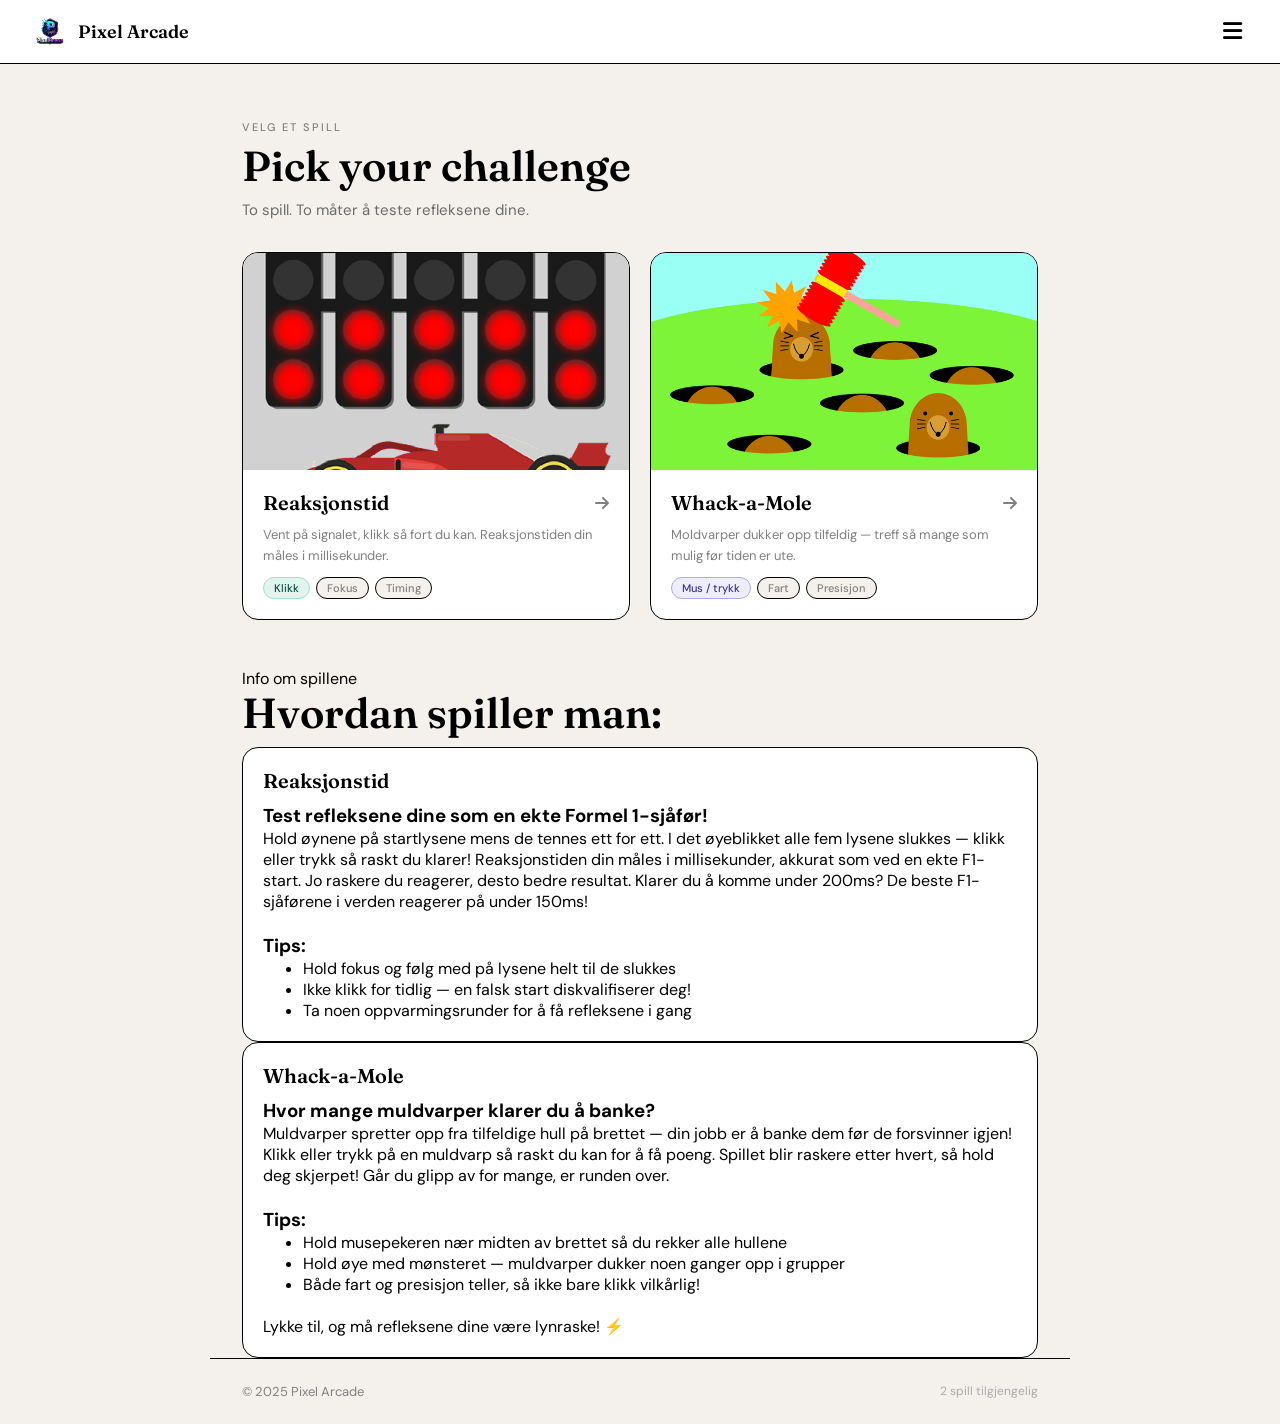
==== commit 750f0503: "Ferdig? Ryddet opp og fikset det siste på whack a mole" ====
--- a/index.html
+++ b/index.html
@@ -16,10 +16,10 @@
             <span class="logoNavn">Pixel Arcade</span>
         </div>
         <nav>
-            <button class="navKnapp" id="burger" >
+            <button class="navKnapp" id="burger">
                 <i class="fa-solid fa-bars"></i>
             </button>
-            <button class="navKnapp" id="kryss" >
+            <button class="navKnapp" id="kryss">
                 <i class="fa-solid fa-xmark"></i>
             </button>
             <div class="navbar" id="navbar">
@@ -46,7 +46,7 @@
 
             <a href="Reaksjons tid/index.html" class="kort">
                 <div class="kortBilde">
-                    <img src="bilder/reaksjonsTid.png" >
+                    <img src="bilder/reaksjonsTid.png">
                 </div>
                 <div class="kortInnhold">
                     <div class="kortTopp">
@@ -86,7 +86,61 @@
         <section id="s2">
             <p class="heroLabel">Info om spillene</p>
             <h1 class="heroTittel">Hvordan spiller man:</h1>
-            <p></p>
+            <div class="kort">
+                <div class="kortInnhold">
+                    <div class="kortTopp">
+                        <h2>Reaksjonstid</h2>
+                    </div>
+                    <div>
+                        <h3>Test refleksene dine som en ekte Formel 1-sjåfør!</h3>
+                        <p>
+                            Hold øynene på startlysene mens de tennes ett for ett. I det øyeblikket alle fem lysene
+                            slukkes
+                            — klikk eller trykk så raskt du klarer! Reaksjonstiden din måles i millisekunder, akkurat
+                            som
+                            ved en ekte F1-start. Jo raskere du reagerer, desto bedre resultat. Klarer du å komme under
+                            200ms? De beste F1-sjåførene i verden reagerer på under 150ms!
+                        </p>
+                        <br>
+                        <h3>Tips:</h3>
+                        <ul>
+                            <li>Hold fokus og følg med på lysene helt til de slukkes</li>
+                            <li>Ikke klikk for tidlig — en falsk start diskvalifiserer deg!</li>
+                            <li>Ta noen oppvarmingsrunder for å få refleksene i gang</li>
+                        </ul>
+                    </div>
+                </div>
+            </div>
+            <div class="kort">
+                <div class="kortInnhold">
+                    <div class="kortTopp">
+                        <h2>Whack-a-Mole</h2>
+                    </div>
+                    <div>
+                        <h3>Hvor mange muldvarper klarer du å banke?</h3>
+                        <p>
+                            Muldvarper spretter opp fra tilfeldige hull på brettet — din jobb er å banke dem før de
+                            forsvinner
+                            igjen! Klikk eller trykk på en muldvarp så raskt du kan for å få poeng. Spillet blir raskere
+                            etter
+                            hvert, så hold deg skjerpet! Går du glipp av for mange, er runden over.
+                        </p>
+                        <br>
+                        <h3>Tips:</h3>
+                        <ul>
+                            <li>Hold musepekeren nær midten av brettet så du rekker alle hullene</li>
+                            <li>Hold øye med mønsteret — muldvarper dukker noen ganger opp i grupper</li>
+                            <li>Både fart og presisjon teller, så ikke bare klikk vilkårlig!</li>
+                        </ul>
+                        <br>
+                        <p>
+                            Lykke til, og må refleksene dine være lynraske! ⚡
+                        </p>
+                    </div>
+
+
+                </div>
+            </div>
         </section>
     </main>
 
